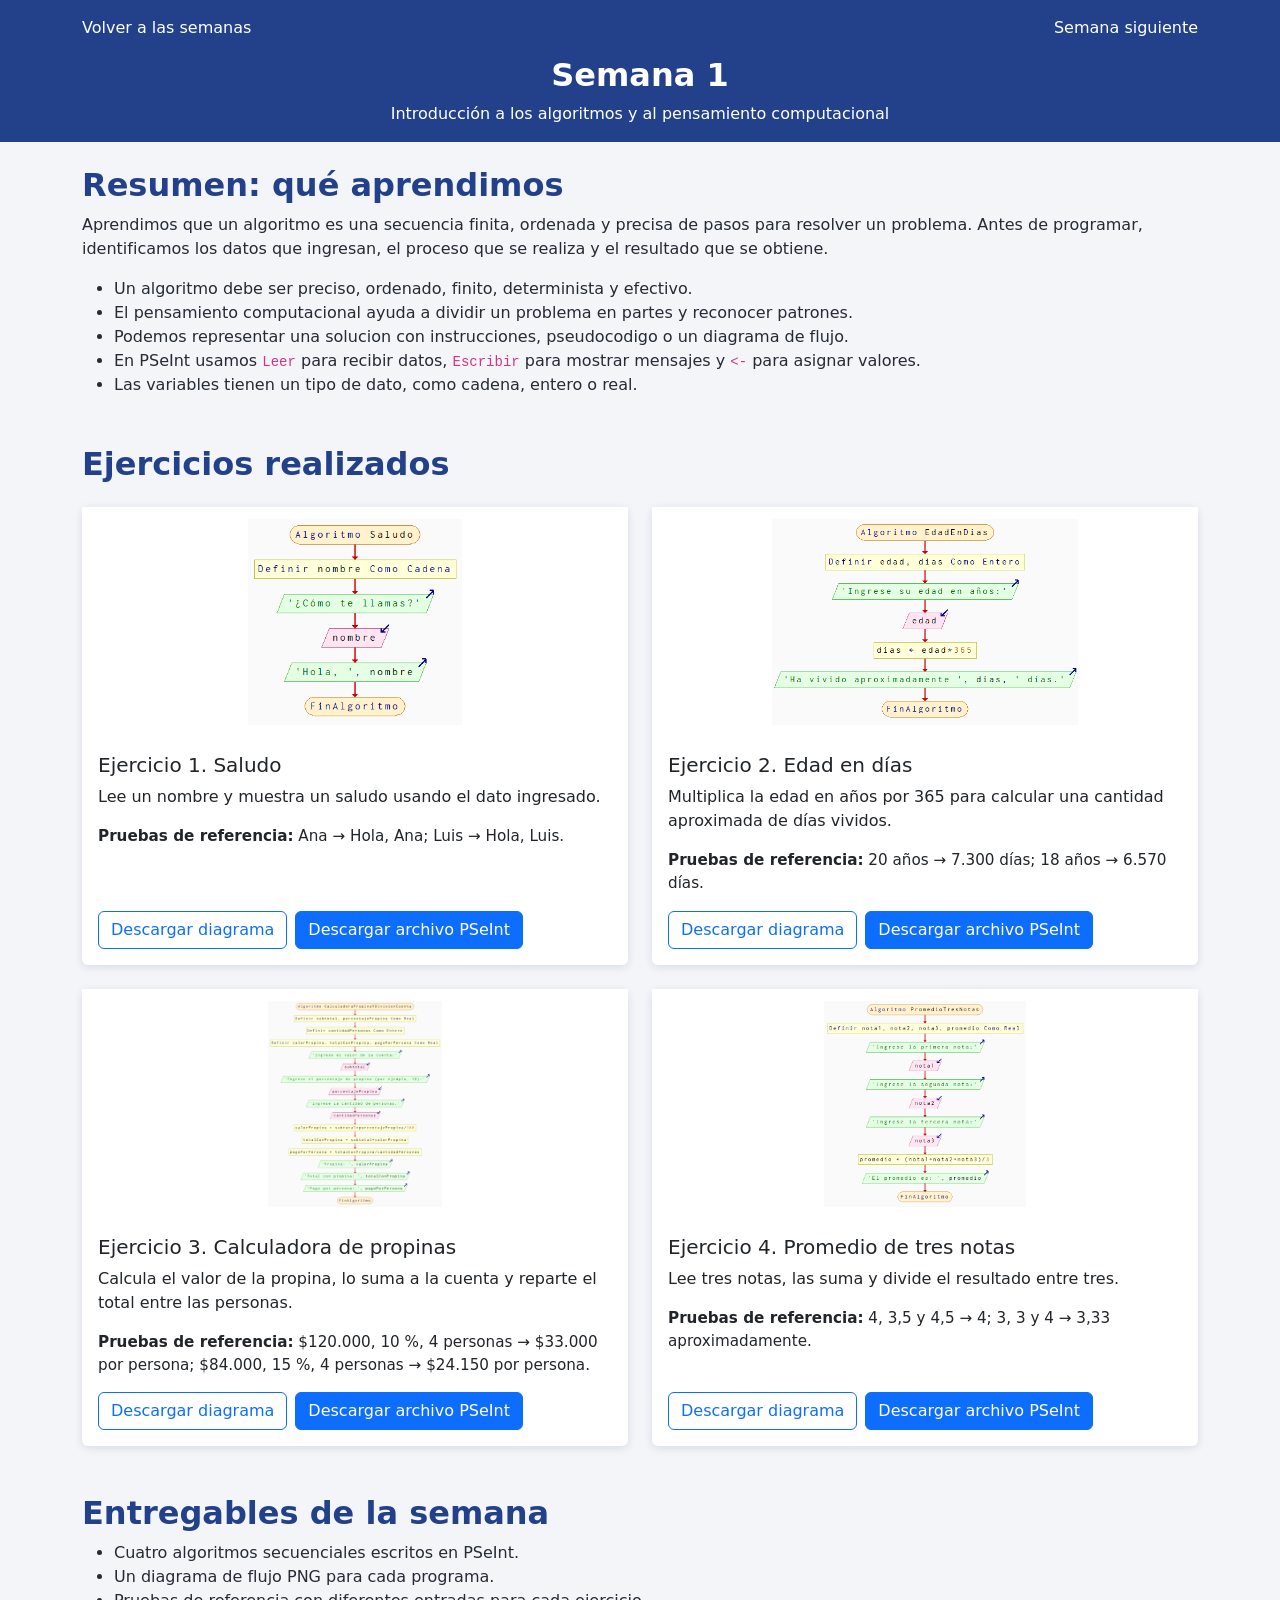
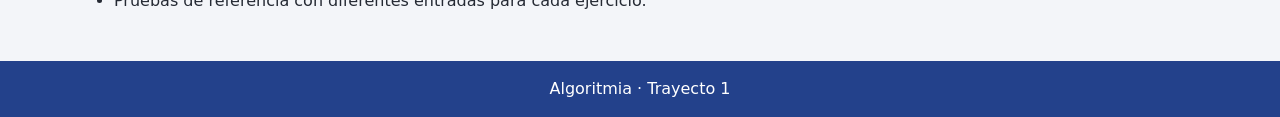
==== trayecto_1/semana-1/index.html @ d5d75eec "feat: documentar ejercicios principales de la semana 1" ====
<!doctype html>
<html lang="es">
  <head>
    <meta charset="utf-8">
    <meta name="viewport" content="width=device-width, initial-scale=1">
    <meta name="description" content="Resumen y ejercicios de la semana 1 de Algoritmia.">
    <title>Semana 1 | Algoritmia</title>

    <link
      href="https://cdn.jsdelivr.net/npm/bootstrap@5.3.9/dist/css/bootstrap.min.css"
      rel="stylesheet"
      integrity="sha384-yEPZ7jP9S0QKiUQ0m3jjsO4ProIW7wvR9gXkI7JOGa2XVsw53Yke2bsdkBbjmmiX"
      crossorigin="anonymous">
    <link rel="stylesheet" href="../../css/style.css">
  </head>

  <body>
    <header class="encabezado text-white">
      <nav class="container navegacion-semana" aria-label="Navegación de semanas">
        <a href="../../index.html">Volver a las semanas</a>
        <a href="../semana-2/index.html">Semana siguiente</a>
      </nav>
      <div class="container text-center py-3">
        <h1 class="mb-2">Semana 1</h1>
        <p class="mb-0">Introducción a los algoritmos y al pensamiento computacional</p>
      </div>
    </header>

    <main class="container py-4">
      <section class="mb-5" aria-labelledby="titulo-resumen">
        <h2 id="titulo-resumen" class="titulo-seccion">Resumen: qué aprendimos</h2>
        <p>
          Aprendimos que un algoritmo es una secuencia finita, ordenada y precisa de pasos para resolver un problema.
          Antes de programar, identificamos los datos que ingresan, el proceso que se realiza y el resultado que se obtiene.
        </p>
        <ul>
          <li>Un algoritmo debe ser preciso, ordenado, finito, determinista y efectivo.</li>
          <li>El pensamiento computacional ayuda a dividir un problema en partes y reconocer patrones.</li>
          <li>Podemos representar una solucion con instrucciones, pseudocodigo o un diagrama de flujo.</li>
          <li>En PSeInt usamos <code>Leer</code> para recibir datos, <code>Escribir</code> para mostrar mensajes y <code>&lt;-</code> para asignar valores.</li>
          <li>Las variables tienen un tipo de dato, como cadena, entero o real.</li>
        </ul>
      </section>

      <section class="mb-5" aria-labelledby="titulo-ejercicios">
        <h2 id="titulo-ejercicios" class="titulo-seccion mb-4">Ejercicios realizados</h2>
        <div class="row g-4">
          <div class="col-12 col-md-6">
            <article class="card tarjeta-ejercicio h-100">
              <img src="img/Saludo.png" class="imagen-diagrama" alt="Diagrama de flujo del ejercicio Saludo" loading="lazy">
              <div class="card-body d-flex flex-column">
                <h3 class="card-title h5">Ejercicio 1. Saludo</h3>
                <p class="card-text">Lee un nombre y muestra un saludo usando el dato ingresado.</p>
                <p class="prueba-ejercicio"><strong>Pruebas de referencia:</strong> Ana → Hola, Ana; Luis → Hola, Luis.</p>
                <div class="botones-ejercicio mt-auto">
                  <a class="btn btn-outline-primary" href="img/Saludo.png" download>Descargar diagrama</a>
                  <a class="btn btn-primary" href="psc/Saludo.psc" download>Descargar archivo PSeInt</a>
                </div>
              </div>
            </article>
          </div>

          <div class="col-12 col-md-6">
            <article class="card tarjeta-ejercicio h-100">
              <img src="img/EdadEnDias.png" class="imagen-diagrama" alt="Diagrama de flujo del ejercicio Edad en dias" loading="lazy">
              <div class="card-body d-flex flex-column">
                <h3 class="card-title h5">Ejercicio 2. Edad en días</h3>
                <p class="card-text">Multiplica la edad en años por 365 para calcular una cantidad aproximada de días vividos.</p>
                <p class="prueba-ejercicio"><strong>Pruebas de referencia:</strong> 20 años → 7.300 días; 18 años → 6.570 días.</p>
                <div class="botones-ejercicio mt-auto">
                  <a class="btn btn-outline-primary" href="img/EdadEnDias.png" download>Descargar diagrama</a>
                  <a class="btn btn-primary" href="psc/EdadEnDias.psc" download>Descargar archivo PSeInt</a>
                </div>
              </div>
            </article>
          </div>

          <div class="col-12 col-md-6">
            <article class="card tarjeta-ejercicio h-100">
              <img src="img/Propinas.png" class="imagen-diagrama" alt="Diagrama de flujo del ejercicio Calculadora de propinas" loading="lazy">
              <div class="card-body d-flex flex-column">
                <h3 class="card-title h5">Ejercicio 3. Calculadora de propinas</h3>
                <p class="card-text">Calcula el valor de la propina, lo suma a la cuenta y reparte el total entre las personas.</p>
                <p class="prueba-ejercicio"><strong>Pruebas de referencia:</strong> $120.000, 10 %, 4 personas → $33.000 por persona; $84.000, 15 %, 4 personas → $24.150 por persona.</p>
                <div class="botones-ejercicio mt-auto">
                  <a class="btn btn-outline-primary" href="img/Propinas.png" download>Descargar diagrama</a>
                  <a class="btn btn-primary" href="psc/Propinas.psc" download>Descargar archivo PSeInt</a>
                </div>
              </div>
            </article>
          </div>

          <div class="col-12 col-md-6">
            <article class="card tarjeta-ejercicio h-100">
              <img src="img/PromedioNotas.png" class="imagen-diagrama" alt="Diagrama de flujo del ejercicio Promedio de tres notas" loading="lazy">
              <div class="card-body d-flex flex-column">
                <h3 class="card-title h5">Ejercicio 4. Promedio de tres notas</h3>
                <p class="card-text">Lee tres notas, las suma y divide el resultado entre tres.</p>
                <p class="prueba-ejercicio"><strong>Pruebas de referencia:</strong> 4, 3,5 y 4,5 → 4; 3, 3 y 4 → 3,33 aproximadamente.</p>
                <div class="botones-ejercicio mt-auto">
                  <a class="btn btn-outline-primary" href="img/PromedioNotas.png" download>Descargar diagrama</a>
                  <a class="btn btn-primary" href="psc/PromedioNotas.psc" download>Descargar archivo PSeInt</a>
                </div>
              </div>
            </article>
          </div>
        </div>
      </section>

      <section class="mb-4" aria-labelledby="titulo-entregables">
        <h2 id="titulo-entregables" class="titulo-seccion">Entregables de la semana</h2>
        <ul>
          <li>Cuatro algoritmos secuenciales escritos en PSeInt.</li>
          <li>Un diagrama de flujo PNG para cada programa.</li>
          <li>Pruebas de referencia con diferentes entradas para cada ejercicio.</li>
        </ul>
      </section>
    </main>

    <footer class="pie text-center text-white py-3">
      <p class="mb-0">Algoritmia · Trayecto 1</p>
    </footer>

    <script
      src="https://cdn.jsdelivr.net/npm/bootstrap@5.3.9/dist/js/bootstrap.bundle.min.js"
      integrity="sha384-WyOxWvTyr1QaMPfiPJSv76iReVthorl5uWlFtZPyK0IEB0hGzo9y5Bp9mYanr8Bu"
      crossorigin="anonymous"></script>
  </body>
</html>
---- css/style.css ----
html,
body {
  min-height: 100%;
}

body {
  min-height: 100vh;
  display: flex;
  flex-direction: column;
  background-color: #f3f5f9;
  color: #252a34;
}

main {
  flex: 1;
}

.encabezado,
.pie {
  background-color: #23418b;
}

.encabezado h1 {
  font-size: 2rem;
  font-weight: 700;
}

.titulo-seccion {
  color: #23418b;
  font-weight: 700;
}

.tarjeta-semana {
  border: 0;
  box-shadow: 0 2px 8px rgba(20, 35, 65, 0.12);
  transition: transform 0.2s ease;
}

.tarjeta-semana:hover {
  transform: translateY(-4px);
}

.imagen-tarjeta {
  width: 100%;
  height: 180px;
  padding: 1rem;
  object-fit: contain;
  background-color: #fff;
}

.navegacion-semana {
  display: flex;
  justify-content: space-between;
  padding-top: 1rem;
}

.navegacion-semana a {
  color: #fff;
  text-decoration: none;
}

.navegacion-semana a:hover {
  text-decoration: underline;
}

.tarjeta-ejercicio {
  border: 0;
  box-shadow: 0 2px 8px rgba(20, 35, 65, 0.12);
}

.imagen-diagrama {
  width: 100%;
  height: 230px;
  padding: 0.75rem;
  object-fit: contain;
  background-color: #fff;
}

.botones-ejercicio {
  display: flex;
  flex-wrap: wrap;
  gap: 0.5rem;
}

.prueba-ejercicio {
  font-size: 0.95rem;
}

@media (max-width: 576px) {
  .botones-ejercicio .btn {
    width: 100%;
  }
}
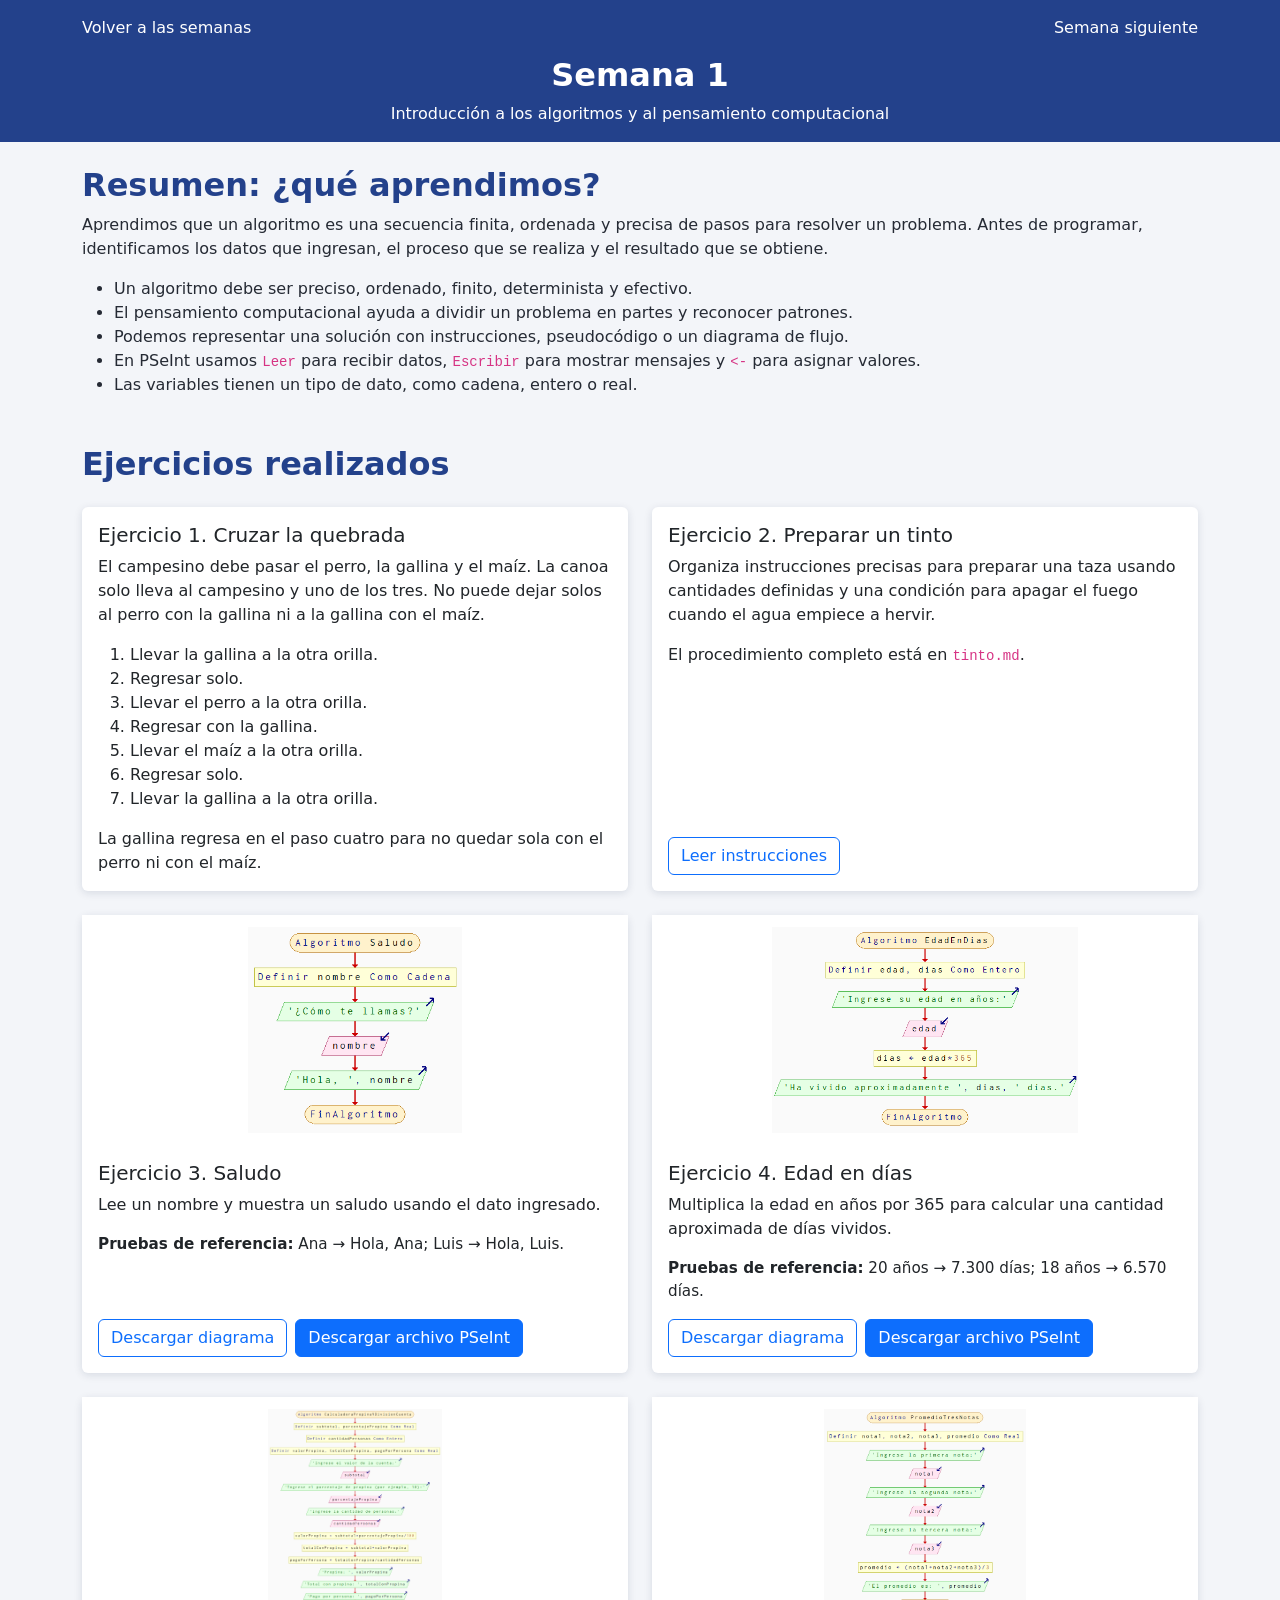
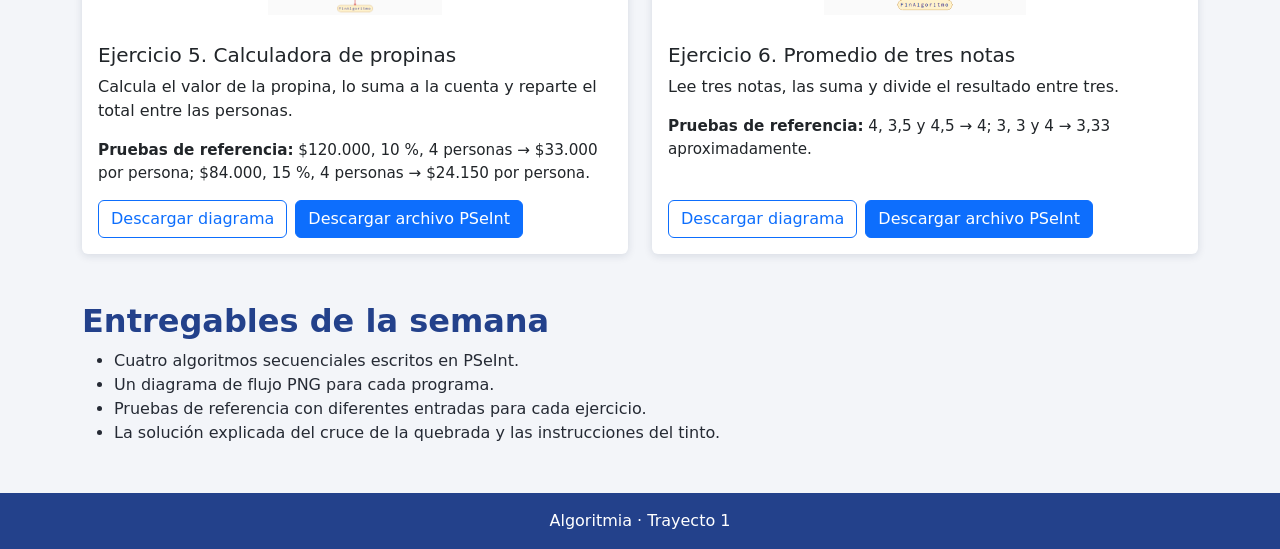
==== commit 0c0373c3: "docs: agregar ejercicios iniciales de la semana 1" ====
--- a/trayecto_1/semana-1/index.html
+++ b/trayecto_1/semana-1/index.html
@@ -28,7 +28,7 @@
 
     <main class="container py-4">
       <section class="mb-5" aria-labelledby="titulo-resumen">
-        <h2 id="titulo-resumen" class="titulo-seccion">Resumen: qué aprendimos</h2>
+        <h2 id="titulo-resumen" class="titulo-seccion">Resumen: ¿qué aprendimos?</h2>
         <p>
           Aprendimos que un algoritmo es una secuencia finita, ordenada y precisa de pasos para resolver un problema.
           Antes de programar, identificamos los datos que ingresan, el proceso que se realiza y el resultado que se obtiene.
@@ -36,7 +36,7 @@
         <ul>
           <li>Un algoritmo debe ser preciso, ordenado, finito, determinista y efectivo.</li>
           <li>El pensamiento computacional ayuda a dividir un problema en partes y reconocer patrones.</li>
-          <li>Podemos representar una solucion con instrucciones, pseudocodigo o un diagrama de flujo.</li>
+          <li>Podemos representar una solución con instrucciones, pseudocódigo o un diagrama de flujo.</li>
           <li>En PSeInt usamos <code>Leer</code> para recibir datos, <code>Escribir</code> para mostrar mensajes y <code>&lt;-</code> para asignar valores.</li>
           <li>Las variables tienen un tipo de dato, como cadena, entero o real.</li>
         </ul>
@@ -44,12 +44,44 @@
 
       <section class="mb-5" aria-labelledby="titulo-ejercicios">
         <h2 id="titulo-ejercicios" class="titulo-seccion mb-4">Ejercicios realizados</h2>
+        <div class="row g-4 mb-4">
+          <div class="col-12 col-md-6">
+            <article class="card tarjeta-ejercicio h-100">
+              <div class="card-body">
+                <h3 class="card-title h5">Ejercicio 1. Cruzar la quebrada</h3>
+                <p>El campesino debe pasar el perro, la gallina y el maíz. La canoa solo lleva al campesino y uno de los tres. No puede dejar solos al perro con la gallina ni a la gallina con el maíz.</p>
+                <ol>
+                  <li>Llevar la gallina a la otra orilla.</li>
+                  <li>Regresar solo.</li>
+                  <li>Llevar el perro a la otra orilla.</li>
+                  <li>Regresar con la gallina.</li>
+                  <li>Llevar el maíz a la otra orilla.</li>
+                  <li>Regresar solo.</li>
+                  <li>Llevar la gallina a la otra orilla.</li>
+                </ol>
+                <p class="mb-0">La gallina regresa en el paso cuatro para no quedar sola con el perro ni con el maíz.</p>
+              </div>
+            </article>
+          </div>
+
+          <div class="col-12 col-md-6">
+            <article class="card tarjeta-ejercicio h-100">
+              <div class="card-body d-flex flex-column">
+                <h3 class="card-title h5">Ejercicio 2. Preparar un tinto</h3>
+                <p>Organiza instrucciones precisas para preparar una taza usando cantidades definidas y una condición para apagar el fuego cuando el agua empiece a hervir.</p>
+                <p class="mb-4">El procedimiento completo está en <code>tinto.md</code>.</p>
+                <a class="btn btn-outline-primary mt-auto align-self-start" href="tinto.md">Leer instrucciones</a>
+              </div>
+            </article>
+          </div>
+        </div>
+
         <div class="row g-4">
           <div class="col-12 col-md-6">
             <article class="card tarjeta-ejercicio h-100">
               <img src="img/Saludo.png" class="imagen-diagrama" alt="Diagrama de flujo del ejercicio Saludo" loading="lazy">
               <div class="card-body d-flex flex-column">
-                <h3 class="card-title h5">Ejercicio 1. Saludo</h3>
+                <h3 class="card-title h5">Ejercicio 3. Saludo</h3>
                 <p class="card-text">Lee un nombre y muestra un saludo usando el dato ingresado.</p>
                 <p class="prueba-ejercicio"><strong>Pruebas de referencia:</strong> Ana → Hola, Ana; Luis → Hola, Luis.</p>
                 <div class="botones-ejercicio mt-auto">
@@ -62,9 +94,9 @@
 
           <div class="col-12 col-md-6">
             <article class="card tarjeta-ejercicio h-100">
-              <img src="img/EdadEnDias.png" class="imagen-diagrama" alt="Diagrama de flujo del ejercicio Edad en dias" loading="lazy">
+              <img src="img/EdadEnDias.png" class="imagen-diagrama" alt="Diagrama de flujo del ejercicio Edad en días" loading="lazy">
               <div class="card-body d-flex flex-column">
-                <h3 class="card-title h5">Ejercicio 2. Edad en días</h3>
+                <h3 class="card-title h5">Ejercicio 4. Edad en días</h3>
                 <p class="card-text">Multiplica la edad en años por 365 para calcular una cantidad aproximada de días vividos.</p>
                 <p class="prueba-ejercicio"><strong>Pruebas de referencia:</strong> 20 años → 7.300 días; 18 años → 6.570 días.</p>
                 <div class="botones-ejercicio mt-auto">
@@ -79,7 +111,7 @@
             <article class="card tarjeta-ejercicio h-100">
               <img src="img/Propinas.png" class="imagen-diagrama" alt="Diagrama de flujo del ejercicio Calculadora de propinas" loading="lazy">
               <div class="card-body d-flex flex-column">
-                <h3 class="card-title h5">Ejercicio 3. Calculadora de propinas</h3>
+                <h3 class="card-title h5">Ejercicio 5. Calculadora de propinas</h3>
                 <p class="card-text">Calcula el valor de la propina, lo suma a la cuenta y reparte el total entre las personas.</p>
                 <p class="prueba-ejercicio"><strong>Pruebas de referencia:</strong> $120.000, 10 %, 4 personas → $33.000 por persona; $84.000, 15 %, 4 personas → $24.150 por persona.</p>
                 <div class="botones-ejercicio mt-auto">
@@ -94,7 +126,7 @@
             <article class="card tarjeta-ejercicio h-100">
               <img src="img/PromedioNotas.png" class="imagen-diagrama" alt="Diagrama de flujo del ejercicio Promedio de tres notas" loading="lazy">
               <div class="card-body d-flex flex-column">
-                <h3 class="card-title h5">Ejercicio 4. Promedio de tres notas</h3>
+                <h3 class="card-title h5">Ejercicio 6. Promedio de tres notas</h3>
                 <p class="card-text">Lee tres notas, las suma y divide el resultado entre tres.</p>
                 <p class="prueba-ejercicio"><strong>Pruebas de referencia:</strong> 4, 3,5 y 4,5 → 4; 3, 3 y 4 → 3,33 aproximadamente.</p>
                 <div class="botones-ejercicio mt-auto">
@@ -113,6 +145,7 @@
           <li>Cuatro algoritmos secuenciales escritos en PSeInt.</li>
           <li>Un diagrama de flujo PNG para cada programa.</li>
           <li>Pruebas de referencia con diferentes entradas para cada ejercicio.</li>
+          <li>La solución explicada del cruce de la quebrada y las instrucciones del tinto.</li>
         </ul>
       </section>
     </main>
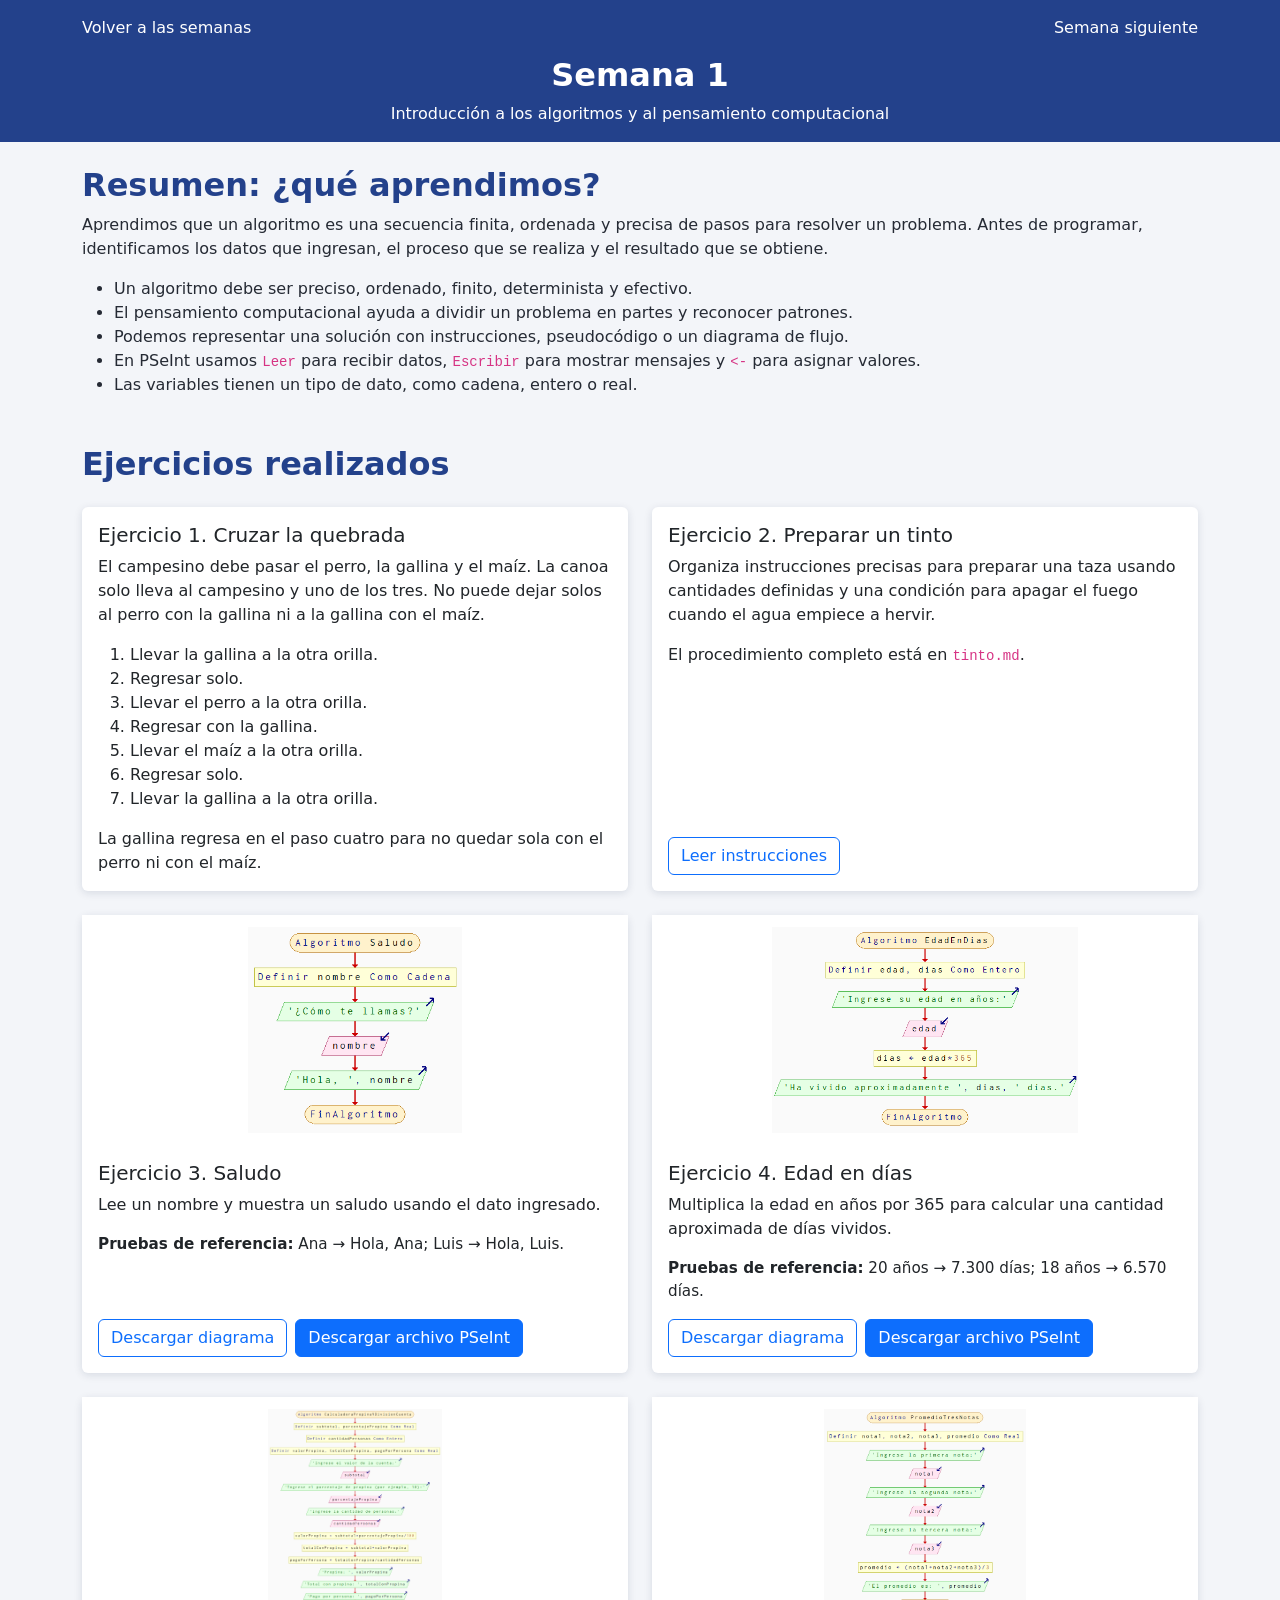
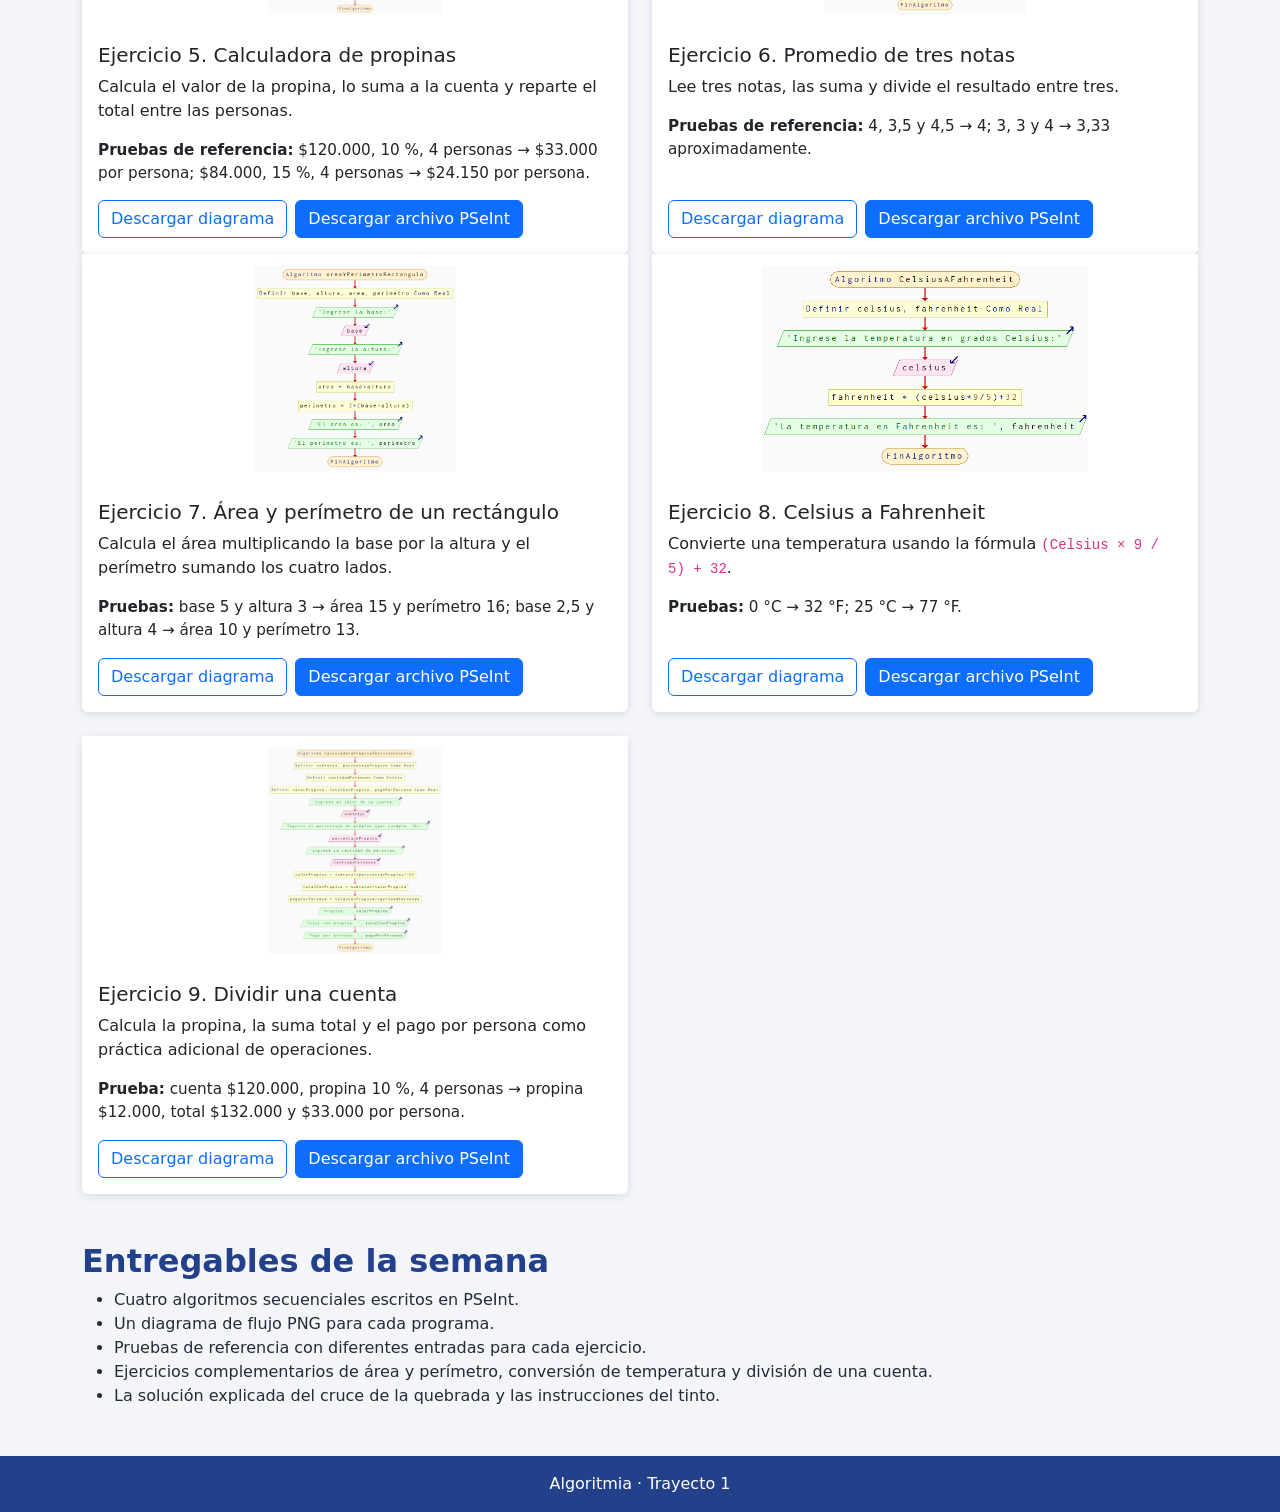
==== commit 2a2e4217: "docs: incluir ejercicios complementarios en semana 1" ====
--- a/trayecto_1/semana-1/index.html
+++ b/trayecto_1/semana-1/index.html
@@ -137,6 +137,53 @@
             </article>
           </div>
         </div>
+
+        <div class="row g-4">
+          <div class="col-12 col-md-6">
+            <article class="card tarjeta-ejercicio h-100">
+              <img src="img/AreaYPerimetroRectangulo.png" class="imagen-diagrama" alt="Diagrama de flujo del área y perímetro de un rectángulo" loading="lazy">
+              <div class="card-body d-flex flex-column">
+                <h3 class="card-title h5">Ejercicio 7. Área y perímetro de un rectángulo</h3>
+                <p class="card-text">Calcula el área multiplicando la base por la altura y el perímetro sumando los cuatro lados.</p>
+                <p class="prueba-ejercicio"><strong>Pruebas:</strong> base 5 y altura 3 → área 15 y perímetro 16; base 2,5 y altura 4 → área 10 y perímetro 13.</p>
+                <div class="botones-ejercicio mt-auto">
+                  <a class="btn btn-outline-primary" href="img/AreaYPerimetroRectangulo.png" download>Descargar diagrama</a>
+                  <a class="btn btn-primary" href="psc/AreaYPerimetroRectangulo.psc" download>Descargar archivo PSeInt</a>
+                </div>
+              </div>
+            </article>
+          </div>
+
+          <div class="col-12 col-md-6">
+            <article class="card tarjeta-ejercicio h-100">
+              <img src="img/CelsiusAFahrenheit.png" class="imagen-diagrama" alt="Diagrama de flujo para convertir Celsius a Fahrenheit" loading="lazy">
+              <div class="card-body d-flex flex-column">
+                <h3 class="card-title h5">Ejercicio 8. Celsius a Fahrenheit</h3>
+                <p class="card-text">Convierte una temperatura usando la fórmula <code>(Celsius × 9 / 5) + 32</code>.</p>
+                <p class="prueba-ejercicio"><strong>Pruebas:</strong> 0 °C → 32 °F; 25 °C → 77 °F.</p>
+                <div class="botones-ejercicio mt-auto">
+                  <a class="btn btn-outline-primary" href="img/CelsiusAFahrenheit.png" download>Descargar diagrama</a>
+                  <a class="btn btn-primary" href="psc/CelsiusAFahrenheit.psc" download>Descargar archivo PSeInt</a>
+                </div>
+              </div>
+            </article>
+          </div>
+
+          <div class="col-12 col-md-6">
+            <article class="card tarjeta-ejercicio h-100">
+              <img src="img/DividirCuenta.png" class="imagen-diagrama" alt="Diagrama de flujo para calcular y dividir una cuenta" loading="lazy">
+              <div class="card-body d-flex flex-column">
+                <h3 class="card-title h5">Ejercicio 9. Dividir una cuenta</h3>
+                <p class="card-text">Calcula la propina, la suma total y el pago por persona como práctica adicional de operaciones.</p>
+                <p class="prueba-ejercicio"><strong>Prueba:</strong> cuenta $120.000, propina 10 %, 4 personas → propina $12.000, total $132.000 y $33.000 por persona.</p>
+                <div class="botones-ejercicio mt-auto">
+                  <a class="btn btn-outline-primary" href="img/DividirCuenta.png" download>Descargar diagrama</a>
+                  <a class="btn btn-primary" href="psc/DividirCuenta.psc" download>Descargar archivo PSeInt</a>
+                </div>
+              </div>
+            </article>
+          </div>
+        </div>
       </section>
 
       <section class="mb-4" aria-labelledby="titulo-entregables">
@@ -145,6 +192,7 @@
           <li>Cuatro algoritmos secuenciales escritos en PSeInt.</li>
           <li>Un diagrama de flujo PNG para cada programa.</li>
           <li>Pruebas de referencia con diferentes entradas para cada ejercicio.</li>
+          <li>Ejercicios complementarios de área y perímetro, conversión de temperatura y división de una cuenta.</li>
           <li>La solución explicada del cruce de la quebrada y las instrucciones del tinto.</li>
         </ul>
       </section>
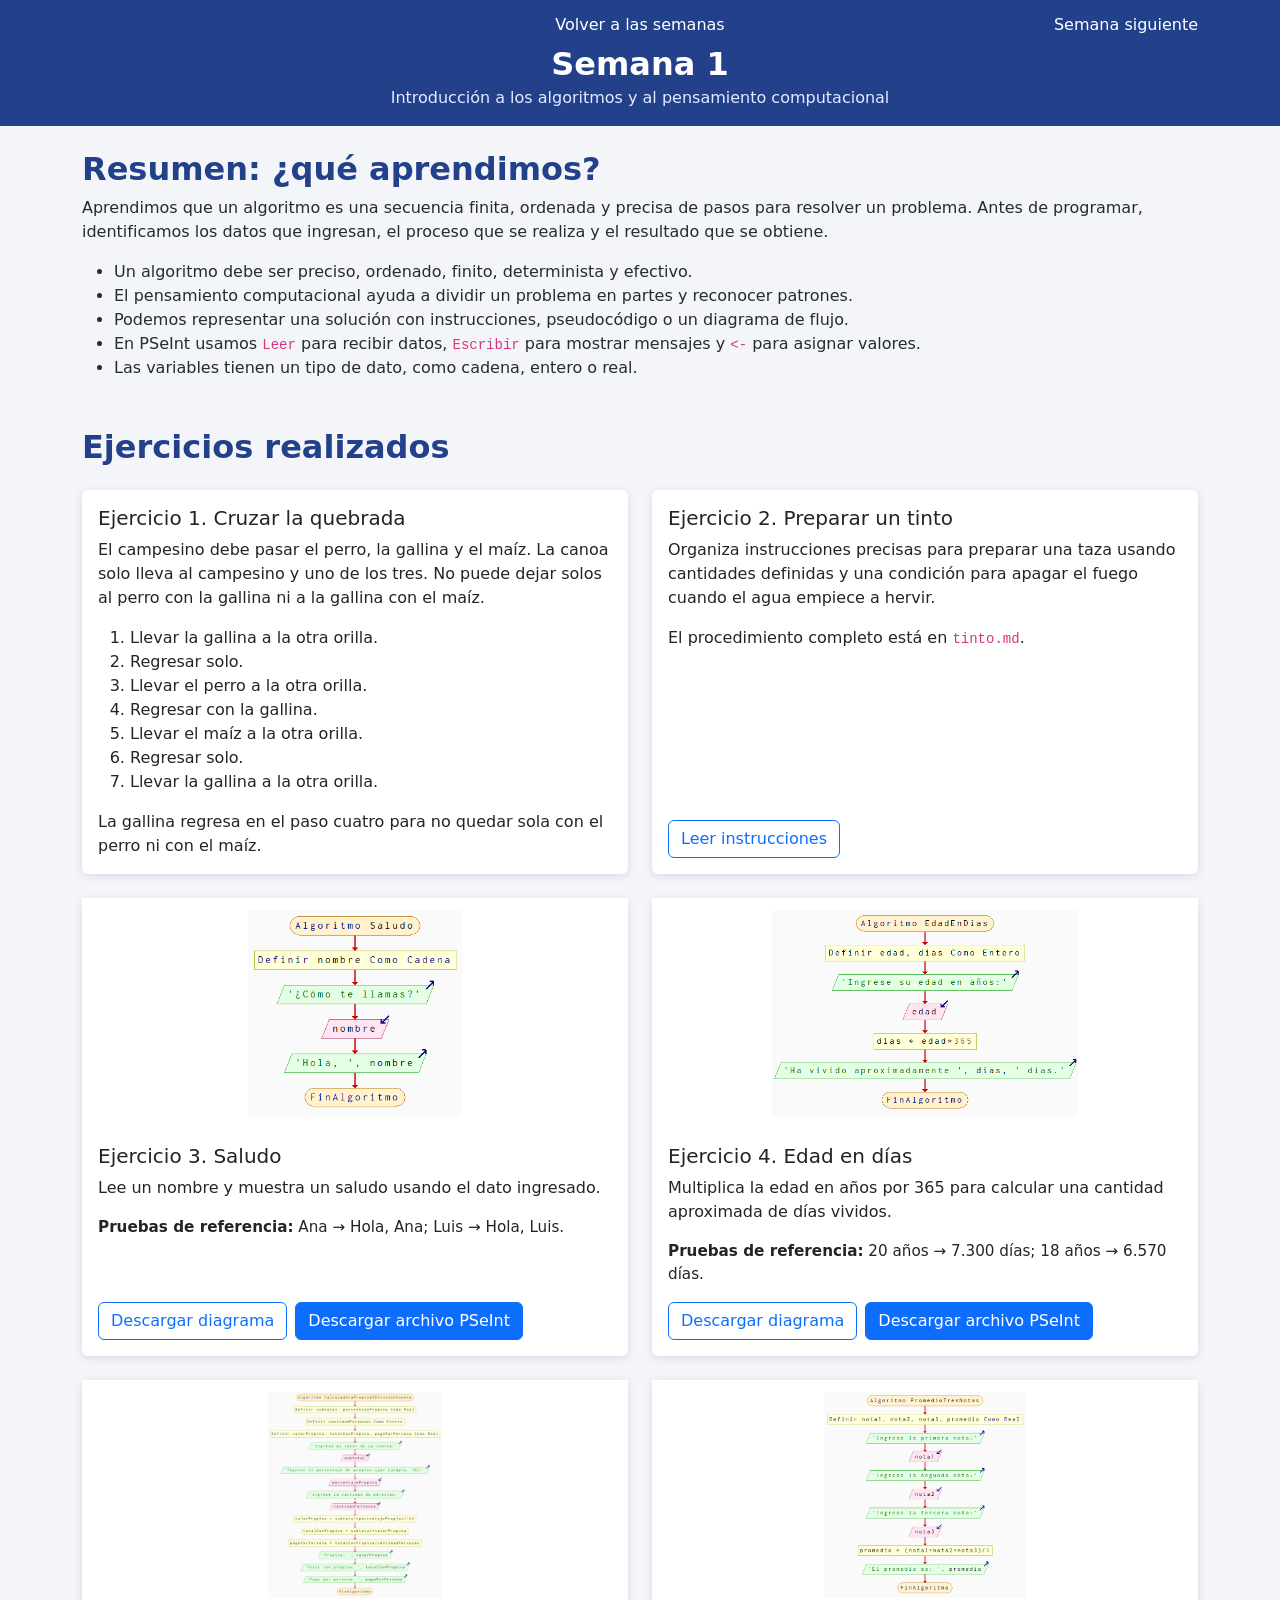
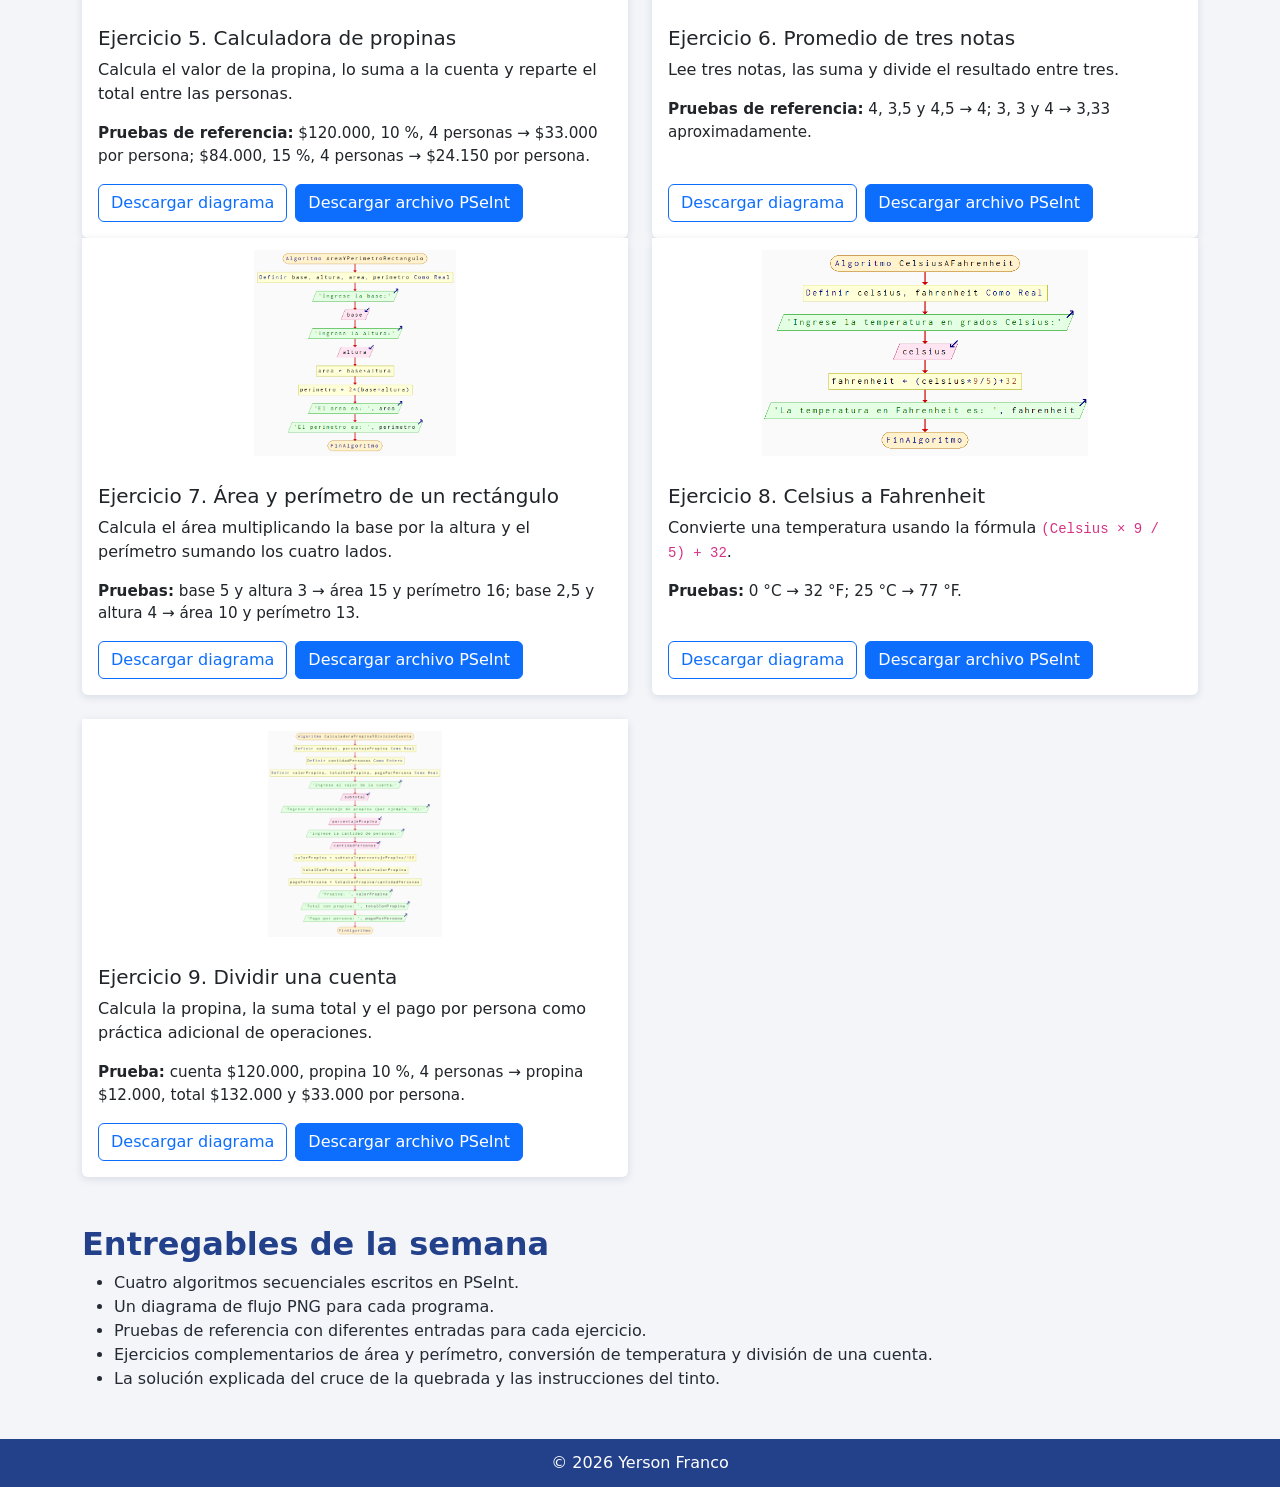
==== commit 20da789a: "fix: se arregla los headers y fotters" ====
--- a/trayecto_1/semana-1/index.html
+++ b/trayecto_1/semana-1/index.html
@@ -1,210 +1,232 @@
 <!doctype html>
 <html lang="es">
-  <head>
-    <meta charset="utf-8">
-    <meta name="viewport" content="width=device-width, initial-scale=1">
-    <meta name="description" content="Resumen y ejercicios de la semana 1 de Algoritmia.">
-    <title>Semana 1 | Algoritmia</title>
-
-    <link
-      href="https://cdn.jsdelivr.net/npm/bootstrap@5.3.9/dist/css/bootstrap.min.css"
-      rel="stylesheet"
-      integrity="sha384-yEPZ7jP9S0QKiUQ0m3jjsO4ProIW7wvR9gXkI7JOGa2XVsw53Yke2bsdkBbjmmiX"
-      crossorigin="anonymous">
-    <link rel="stylesheet" href="../../css/style.css">
-  </head>
-
-  <body>
-    <header class="encabezado text-white">
-      <nav class="container navegacion-semana" aria-label="Navegación de semanas">
-        <a href="../../index.html">Volver a las semanas</a>
-        <a href="../semana-2/index.html">Semana siguiente</a>
-      </nav>
-      <div class="container text-center py-3">
-        <h1 class="mb-2">Semana 1</h1>
-        <p class="mb-0">Introducción a los algoritmos y al pensamiento computacional</p>
+
+<head>
+  <meta charset="utf-8">
+  <meta name="viewport" content="width=device-width, initial-scale=1">
+  <meta name="description" content="Resumen y ejercicios de la semana 1 de Algoritmia.">
+  <title>Semana 1 | Algoritmia</title>
+
+  <link href="https://cdn.jsdelivr.net/npm/bootstrap@5.3.9/dist/css/bootstrap.min.css" rel="stylesheet"
+    integrity="sha384-yEPZ7jP9S0QKiUQ0m3jjsO4ProIW7wvR9gXkI7JOGa2XVsw53Yke2bsdkBbjmmiX" crossorigin="anonymous">
+  <link rel="stylesheet" href="../../css/style.css">
+</head>
+
+<body>
+  <header class="encabezado encabezado-semana text-white">
+    <nav class="container navegacion-semanas" aria-label="Navegación por semanas">
+      <span aria-hidden="true"></span>
+      <a class="navegacion-centro" href="../../index.html">Volver a las semanas</a>
+      <a class="navegacion-siguiente" href="../semana-2/index.html">Semana siguiente</a>
+    </nav>
+    <div class="container text-center">
+      <h1>Semana 1</h1>
+      <p class="encabezado-subtitulo">Introducción a los algoritmos y al pensamiento computacional</p>
+    </div>
+  </header>
+
+  <main class="container py-4">
+    <section class="mb-5" aria-labelledby="titulo-resumen">
+      <h2 id="titulo-resumen" class="titulo-seccion">Resumen: ¿qué aprendimos?</h2>
+      <p>
+        Aprendimos que un algoritmo es una secuencia finita, ordenada y precisa de pasos para resolver un problema.
+        Antes de programar, identificamos los datos que ingresan, el proceso que se realiza y el resultado que se
+        obtiene.
+      </p>
+      <ul>
+        <li>Un algoritmo debe ser preciso, ordenado, finito, determinista y efectivo.</li>
+        <li>El pensamiento computacional ayuda a dividir un problema en partes y reconocer patrones.</li>
+        <li>Podemos representar una solución con instrucciones, pseudocódigo o un diagrama de flujo.</li>
+        <li>En PSeInt usamos <code>Leer</code> para recibir datos, <code>Escribir</code> para mostrar mensajes y
+          <code>&lt;-</code> para asignar valores.
+        </li>
+        <li>Las variables tienen un tipo de dato, como cadena, entero o real.</li>
+      </ul>
+    </section>
+
+    <section class="mb-5" aria-labelledby="titulo-ejercicios">
+      <h2 id="titulo-ejercicios" class="titulo-seccion mb-4">Ejercicios realizados</h2>
+      <div class="row g-4 mb-4">
+        <div class="col-12 col-md-6">
+          <article class="card tarjeta-ejercicio h-100">
+            <div class="card-body">
+              <h3 class="card-title h5">Ejercicio 1. Cruzar la quebrada</h3>
+              <p>El campesino debe pasar el perro, la gallina y el maíz. La canoa solo lleva al campesino y uno de los
+                tres. No puede dejar solos al perro con la gallina ni a la gallina con el maíz.</p>
+              <ol>
+                <li>Llevar la gallina a la otra orilla.</li>
+                <li>Regresar solo.</li>
+                <li>Llevar el perro a la otra orilla.</li>
+                <li>Regresar con la gallina.</li>
+                <li>Llevar el maíz a la otra orilla.</li>
+                <li>Regresar solo.</li>
+                <li>Llevar la gallina a la otra orilla.</li>
+              </ol>
+              <p class="mb-0">La gallina regresa en el paso cuatro para no quedar sola con el perro ni con el maíz.</p>
+            </div>
+          </article>
+        </div>
+
+        <div class="col-12 col-md-6">
+          <article class="card tarjeta-ejercicio h-100">
+            <div class="card-body d-flex flex-column">
+              <h3 class="card-title h5">Ejercicio 2. Preparar un tinto</h3>
+              <p>Organiza instrucciones precisas para preparar una taza usando cantidades definidas y una condición para
+                apagar el fuego cuando el agua empiece a hervir.</p>
+              <p class="mb-4">El procedimiento completo está en <code>tinto.md</code>.</p>
+              <a class="btn btn-outline-primary mt-auto align-self-start" href="tinto.md">Leer instrucciones</a>
+            </div>
+          </article>
+        </div>
       </div>
-    </header>
-
-    <main class="container py-4">
-      <section class="mb-5" aria-labelledby="titulo-resumen">
-        <h2 id="titulo-resumen" class="titulo-seccion">Resumen: ¿qué aprendimos?</h2>
-        <p>
-          Aprendimos que un algoritmo es una secuencia finita, ordenada y precisa de pasos para resolver un problema.
-          Antes de programar, identificamos los datos que ingresan, el proceso que se realiza y el resultado que se obtiene.
-        </p>
-        <ul>
-          <li>Un algoritmo debe ser preciso, ordenado, finito, determinista y efectivo.</li>
-          <li>El pensamiento computacional ayuda a dividir un problema en partes y reconocer patrones.</li>
-          <li>Podemos representar una solución con instrucciones, pseudocódigo o un diagrama de flujo.</li>
-          <li>En PSeInt usamos <code>Leer</code> para recibir datos, <code>Escribir</code> para mostrar mensajes y <code>&lt;-</code> para asignar valores.</li>
-          <li>Las variables tienen un tipo de dato, como cadena, entero o real.</li>
-        </ul>
-      </section>
-
-      <section class="mb-5" aria-labelledby="titulo-ejercicios">
-        <h2 id="titulo-ejercicios" class="titulo-seccion mb-4">Ejercicios realizados</h2>
-        <div class="row g-4 mb-4">
-          <div class="col-12 col-md-6">
-            <article class="card tarjeta-ejercicio h-100">
-              <div class="card-body">
-                <h3 class="card-title h5">Ejercicio 1. Cruzar la quebrada</h3>
-                <p>El campesino debe pasar el perro, la gallina y el maíz. La canoa solo lleva al campesino y uno de los tres. No puede dejar solos al perro con la gallina ni a la gallina con el maíz.</p>
-                <ol>
-                  <li>Llevar la gallina a la otra orilla.</li>
-                  <li>Regresar solo.</li>
-                  <li>Llevar el perro a la otra orilla.</li>
-                  <li>Regresar con la gallina.</li>
-                  <li>Llevar el maíz a la otra orilla.</li>
-                  <li>Regresar solo.</li>
-                  <li>Llevar la gallina a la otra orilla.</li>
-                </ol>
-                <p class="mb-0">La gallina regresa en el paso cuatro para no quedar sola con el perro ni con el maíz.</p>
-              </div>
-            </article>
-          </div>
-
-          <div class="col-12 col-md-6">
-            <article class="card tarjeta-ejercicio h-100">
-              <div class="card-body d-flex flex-column">
-                <h3 class="card-title h5">Ejercicio 2. Preparar un tinto</h3>
-                <p>Organiza instrucciones precisas para preparar una taza usando cantidades definidas y una condición para apagar el fuego cuando el agua empiece a hervir.</p>
-                <p class="mb-4">El procedimiento completo está en <code>tinto.md</code>.</p>
-                <a class="btn btn-outline-primary mt-auto align-self-start" href="tinto.md">Leer instrucciones</a>
-              </div>
-            </article>
-          </div>
-        </div>
-
-        <div class="row g-4">
-          <div class="col-12 col-md-6">
-            <article class="card tarjeta-ejercicio h-100">
-              <img src="img/Saludo.png" class="imagen-diagrama" alt="Diagrama de flujo del ejercicio Saludo" loading="lazy">
-              <div class="card-body d-flex flex-column">
-                <h3 class="card-title h5">Ejercicio 3. Saludo</h3>
-                <p class="card-text">Lee un nombre y muestra un saludo usando el dato ingresado.</p>
-                <p class="prueba-ejercicio"><strong>Pruebas de referencia:</strong> Ana → Hola, Ana; Luis → Hola, Luis.</p>
-                <div class="botones-ejercicio mt-auto">
-                  <a class="btn btn-outline-primary" href="img/Saludo.png" download>Descargar diagrama</a>
-                  <a class="btn btn-primary" href="psc/Saludo.psc" download>Descargar archivo PSeInt</a>
-                </div>
-              </div>
-            </article>
-          </div>
-
-          <div class="col-12 col-md-6">
-            <article class="card tarjeta-ejercicio h-100">
-              <img src="img/EdadEnDias.png" class="imagen-diagrama" alt="Diagrama de flujo del ejercicio Edad en días" loading="lazy">
-              <div class="card-body d-flex flex-column">
-                <h3 class="card-title h5">Ejercicio 4. Edad en días</h3>
-                <p class="card-text">Multiplica la edad en años por 365 para calcular una cantidad aproximada de días vividos.</p>
-                <p class="prueba-ejercicio"><strong>Pruebas de referencia:</strong> 20 años → 7.300 días; 18 años → 6.570 días.</p>
-                <div class="botones-ejercicio mt-auto">
-                  <a class="btn btn-outline-primary" href="img/EdadEnDias.png" download>Descargar diagrama</a>
-                  <a class="btn btn-primary" href="psc/EdadEnDias.psc" download>Descargar archivo PSeInt</a>
-                </div>
-              </div>
-            </article>
-          </div>
-
-          <div class="col-12 col-md-6">
-            <article class="card tarjeta-ejercicio h-100">
-              <img src="img/Propinas.png" class="imagen-diagrama" alt="Diagrama de flujo del ejercicio Calculadora de propinas" loading="lazy">
-              <div class="card-body d-flex flex-column">
-                <h3 class="card-title h5">Ejercicio 5. Calculadora de propinas</h3>
-                <p class="card-text">Calcula el valor de la propina, lo suma a la cuenta y reparte el total entre las personas.</p>
-                <p class="prueba-ejercicio"><strong>Pruebas de referencia:</strong> $120.000, 10 %, 4 personas → $33.000 por persona; $84.000, 15 %, 4 personas → $24.150 por persona.</p>
-                <div class="botones-ejercicio mt-auto">
-                  <a class="btn btn-outline-primary" href="img/Propinas.png" download>Descargar diagrama</a>
-                  <a class="btn btn-primary" href="psc/Propinas.psc" download>Descargar archivo PSeInt</a>
-                </div>
-              </div>
-            </article>
-          </div>
-
-          <div class="col-12 col-md-6">
-            <article class="card tarjeta-ejercicio h-100">
-              <img src="img/PromedioNotas.png" class="imagen-diagrama" alt="Diagrama de flujo del ejercicio Promedio de tres notas" loading="lazy">
-              <div class="card-body d-flex flex-column">
-                <h3 class="card-title h5">Ejercicio 6. Promedio de tres notas</h3>
-                <p class="card-text">Lee tres notas, las suma y divide el resultado entre tres.</p>
-                <p class="prueba-ejercicio"><strong>Pruebas de referencia:</strong> 4, 3,5 y 4,5 → 4; 3, 3 y 4 → 3,33 aproximadamente.</p>
-                <div class="botones-ejercicio mt-auto">
-                  <a class="btn btn-outline-primary" href="img/PromedioNotas.png" download>Descargar diagrama</a>
-                  <a class="btn btn-primary" href="psc/PromedioNotas.psc" download>Descargar archivo PSeInt</a>
-                </div>
-              </div>
-            </article>
-          </div>
-        </div>
-
-        <div class="row g-4">
-          <div class="col-12 col-md-6">
-            <article class="card tarjeta-ejercicio h-100">
-              <img src="img/AreaYPerimetroRectangulo.png" class="imagen-diagrama" alt="Diagrama de flujo del área y perímetro de un rectángulo" loading="lazy">
-              <div class="card-body d-flex flex-column">
-                <h3 class="card-title h5">Ejercicio 7. Área y perímetro de un rectángulo</h3>
-                <p class="card-text">Calcula el área multiplicando la base por la altura y el perímetro sumando los cuatro lados.</p>
-                <p class="prueba-ejercicio"><strong>Pruebas:</strong> base 5 y altura 3 → área 15 y perímetro 16; base 2,5 y altura 4 → área 10 y perímetro 13.</p>
-                <div class="botones-ejercicio mt-auto">
-                  <a class="btn btn-outline-primary" href="img/AreaYPerimetroRectangulo.png" download>Descargar diagrama</a>
-                  <a class="btn btn-primary" href="psc/AreaYPerimetroRectangulo.psc" download>Descargar archivo PSeInt</a>
-                </div>
-              </div>
-            </article>
-          </div>
-
-          <div class="col-12 col-md-6">
-            <article class="card tarjeta-ejercicio h-100">
-              <img src="img/CelsiusAFahrenheit.png" class="imagen-diagrama" alt="Diagrama de flujo para convertir Celsius a Fahrenheit" loading="lazy">
-              <div class="card-body d-flex flex-column">
-                <h3 class="card-title h5">Ejercicio 8. Celsius a Fahrenheit</h3>
-                <p class="card-text">Convierte una temperatura usando la fórmula <code>(Celsius × 9 / 5) + 32</code>.</p>
-                <p class="prueba-ejercicio"><strong>Pruebas:</strong> 0 °C → 32 °F; 25 °C → 77 °F.</p>
-                <div class="botones-ejercicio mt-auto">
-                  <a class="btn btn-outline-primary" href="img/CelsiusAFahrenheit.png" download>Descargar diagrama</a>
-                  <a class="btn btn-primary" href="psc/CelsiusAFahrenheit.psc" download>Descargar archivo PSeInt</a>
-                </div>
-              </div>
-            </article>
-          </div>
-
-          <div class="col-12 col-md-6">
-            <article class="card tarjeta-ejercicio h-100">
-              <img src="img/DividirCuenta.png" class="imagen-diagrama" alt="Diagrama de flujo para calcular y dividir una cuenta" loading="lazy">
-              <div class="card-body d-flex flex-column">
-                <h3 class="card-title h5">Ejercicio 9. Dividir una cuenta</h3>
-                <p class="card-text">Calcula la propina, la suma total y el pago por persona como práctica adicional de operaciones.</p>
-                <p class="prueba-ejercicio"><strong>Prueba:</strong> cuenta $120.000, propina 10 %, 4 personas → propina $12.000, total $132.000 y $33.000 por persona.</p>
-                <div class="botones-ejercicio mt-auto">
-                  <a class="btn btn-outline-primary" href="img/DividirCuenta.png" download>Descargar diagrama</a>
-                  <a class="btn btn-primary" href="psc/DividirCuenta.psc" download>Descargar archivo PSeInt</a>
-                </div>
-              </div>
-            </article>
-          </div>
-        </div>
-      </section>
-
-      <section class="mb-4" aria-labelledby="titulo-entregables">
-        <h2 id="titulo-entregables" class="titulo-seccion">Entregables de la semana</h2>
-        <ul>
-          <li>Cuatro algoritmos secuenciales escritos en PSeInt.</li>
-          <li>Un diagrama de flujo PNG para cada programa.</li>
-          <li>Pruebas de referencia con diferentes entradas para cada ejercicio.</li>
-          <li>Ejercicios complementarios de área y perímetro, conversión de temperatura y división de una cuenta.</li>
-          <li>La solución explicada del cruce de la quebrada y las instrucciones del tinto.</li>
-        </ul>
-      </section>
-    </main>
-
-    <footer class="pie text-center text-white py-3">
-      <p class="mb-0">Algoritmia · Trayecto 1</p>
-    </footer>
-
-    <script
-      src="https://cdn.jsdelivr.net/npm/bootstrap@5.3.9/dist/js/bootstrap.bundle.min.js"
-      integrity="sha384-WyOxWvTyr1QaMPfiPJSv76iReVthorl5uWlFtZPyK0IEB0hGzo9y5Bp9mYanr8Bu"
-      crossorigin="anonymous"></script>
-  </body>
-</html>
+
+      <div class="row g-4">
+        <div class="col-12 col-md-6">
+          <article class="card tarjeta-ejercicio h-100">
+            <img src="img/Saludo.png" class="imagen-diagrama" alt="Diagrama de flujo del ejercicio Saludo"
+              loading="lazy">
+            <div class="card-body d-flex flex-column">
+              <h3 class="card-title h5">Ejercicio 3. Saludo</h3>
+              <p class="card-text">Lee un nombre y muestra un saludo usando el dato ingresado.</p>
+              <p class="prueba-ejercicio"><strong>Pruebas de referencia:</strong> Ana → Hola, Ana; Luis → Hola, Luis.
+              </p>
+              <div class="botones-ejercicio mt-auto">
+                <a class="btn btn-outline-primary" href="img/Saludo.png" download>Descargar diagrama</a>
+                <a class="btn btn-primary" href="psc/Saludo.psc" download>Descargar archivo PSeInt</a>
+              </div>
+            </div>
+          </article>
+        </div>
+
+        <div class="col-12 col-md-6">
+          <article class="card tarjeta-ejercicio h-100">
+            <img src="img/EdadEnDias.png" class="imagen-diagrama" alt="Diagrama de flujo del ejercicio Edad en días"
+              loading="lazy">
+            <div class="card-body d-flex flex-column">
+              <h3 class="card-title h5">Ejercicio 4. Edad en días</h3>
+              <p class="card-text">Multiplica la edad en años por 365 para calcular una cantidad aproximada de días
+                vividos.</p>
+              <p class="prueba-ejercicio"><strong>Pruebas de referencia:</strong> 20 años → 7.300 días; 18 años → 6.570
+                días.</p>
+              <div class="botones-ejercicio mt-auto">
+                <a class="btn btn-outline-primary" href="img/EdadEnDias.png" download>Descargar diagrama</a>
+                <a class="btn btn-primary" href="psc/EdadEnDias.psc" download>Descargar archivo PSeInt</a>
+              </div>
+            </div>
+          </article>
+        </div>
+
+        <div class="col-12 col-md-6">
+          <article class="card tarjeta-ejercicio h-100">
+            <img src="img/Propinas.png" class="imagen-diagrama"
+              alt="Diagrama de flujo del ejercicio Calculadora de propinas" loading="lazy">
+            <div class="card-body d-flex flex-column">
+              <h3 class="card-title h5">Ejercicio 5. Calculadora de propinas</h3>
+              <p class="card-text">Calcula el valor de la propina, lo suma a la cuenta y reparte el total entre las
+                personas.</p>
+              <p class="prueba-ejercicio"><strong>Pruebas de referencia:</strong> $120.000, 10 %, 4 personas → $33.000
+                por persona; $84.000, 15 %, 4 personas → $24.150 por persona.</p>
+              <div class="botones-ejercicio mt-auto">
+                <a class="btn btn-outline-primary" href="img/Propinas.png" download>Descargar diagrama</a>
+                <a class="btn btn-primary" href="psc/Propinas.psc" download>Descargar archivo PSeInt</a>
+              </div>
+            </div>
+          </article>
+        </div>
+
+        <div class="col-12 col-md-6">
+          <article class="card tarjeta-ejercicio h-100">
+            <img src="img/PromedioNotas.png" class="imagen-diagrama"
+              alt="Diagrama de flujo del ejercicio Promedio de tres notas" loading="lazy">
+            <div class="card-body d-flex flex-column">
+              <h3 class="card-title h5">Ejercicio 6. Promedio de tres notas</h3>
+              <p class="card-text">Lee tres notas, las suma y divide el resultado entre tres.</p>
+              <p class="prueba-ejercicio"><strong>Pruebas de referencia:</strong> 4, 3,5 y 4,5 → 4; 3, 3 y 4 → 3,33
+                aproximadamente.</p>
+              <div class="botones-ejercicio mt-auto">
+                <a class="btn btn-outline-primary" href="img/PromedioNotas.png" download>Descargar diagrama</a>
+                <a class="btn btn-primary" href="psc/PromedioNotas.psc" download>Descargar archivo PSeInt</a>
+              </div>
+            </div>
+          </article>
+        </div>
+      </div>
+
+      <div class="row g-4">
+        <div class="col-12 col-md-6">
+          <article class="card tarjeta-ejercicio h-100">
+            <img src="img/AreaYPerimetroRectangulo.png" class="imagen-diagrama"
+              alt="Diagrama de flujo del área y perímetro de un rectángulo" loading="lazy">
+            <div class="card-body d-flex flex-column">
+              <h3 class="card-title h5">Ejercicio 7. Área y perímetro de un rectángulo</h3>
+              <p class="card-text">Calcula el área multiplicando la base por la altura y el perímetro sumando los cuatro
+                lados.</p>
+              <p class="prueba-ejercicio"><strong>Pruebas:</strong> base 5 y altura 3 → área 15 y perímetro 16; base 2,5
+                y altura 4 → área 10 y perímetro 13.</p>
+              <div class="botones-ejercicio mt-auto">
+                <a class="btn btn-outline-primary" href="img/AreaYPerimetroRectangulo.png" download>Descargar
+                  diagrama</a>
+                <a class="btn btn-primary" href="psc/AreaYPerimetroRectangulo.psc" download>Descargar archivo PSeInt</a>
+              </div>
+            </div>
+          </article>
+        </div>
+
+        <div class="col-12 col-md-6">
+          <article class="card tarjeta-ejercicio h-100">
+            <img src="img/CelsiusAFahrenheit.png" class="imagen-diagrama"
+              alt="Diagrama de flujo para convertir Celsius a Fahrenheit" loading="lazy">
+            <div class="card-body d-flex flex-column">
+              <h3 class="card-title h5">Ejercicio 8. Celsius a Fahrenheit</h3>
+              <p class="card-text">Convierte una temperatura usando la fórmula <code>(Celsius × 9 / 5) + 32</code>.</p>
+              <p class="prueba-ejercicio"><strong>Pruebas:</strong> 0 °C → 32 °F; 25 °C → 77 °F.</p>
+              <div class="botones-ejercicio mt-auto">
+                <a class="btn btn-outline-primary" href="img/CelsiusAFahrenheit.png" download>Descargar diagrama</a>
+                <a class="btn btn-primary" href="psc/CelsiusAFahrenheit.psc" download>Descargar archivo PSeInt</a>
+              </div>
+            </div>
+          </article>
+        </div>
+
+        <div class="col-12 col-md-6">
+          <article class="card tarjeta-ejercicio h-100">
+            <img src="img/DividirCuenta.png" class="imagen-diagrama"
+              alt="Diagrama de flujo para calcular y dividir una cuenta" loading="lazy">
+            <div class="card-body d-flex flex-column">
+              <h3 class="card-title h5">Ejercicio 9. Dividir una cuenta</h3>
+              <p class="card-text">Calcula la propina, la suma total y el pago por persona como práctica adicional de
+                operaciones.</p>
+              <p class="prueba-ejercicio"><strong>Prueba:</strong> cuenta $120.000, propina 10 %, 4 personas → propina
+                $12.000, total $132.000 y $33.000 por persona.</p>
+              <div class="botones-ejercicio mt-auto">
+                <a class="btn btn-outline-primary" href="img/DividirCuenta.png" download>Descargar diagrama</a>
+                <a class="btn btn-primary" href="psc/DividirCuenta.psc" download>Descargar archivo PSeInt</a>
+              </div>
+            </div>
+          </article>
+        </div>
+      </div>
+    </section>
+
+    <section class="mb-4" aria-labelledby="titulo-entregables">
+      <h2 id="titulo-entregables" class="titulo-seccion">Entregables de la semana</h2>
+      <ul>
+        <li>Cuatro algoritmos secuenciales escritos en PSeInt.</li>
+        <li>Un diagrama de flujo PNG para cada programa.</li>
+        <li>Pruebas de referencia con diferentes entradas para cada ejercicio.</li>
+        <li>Ejercicios complementarios de área y perímetro, conversión de temperatura y división de una cuenta.</li>
+        <li>La solución explicada del cruce de la quebrada y las instrucciones del tinto.</li>
+      </ul>
+    </section>
+  </main>
+
+  <footer class="pie text-center text-white">
+    <p class="mb-0">&copy; 2026 Yerson Franco</p>
+  </footer>
+
+  <script src="https://cdn.jsdelivr.net/npm/bootstrap@5.3.9/dist/js/bootstrap.bundle.min.js"
+    integrity="sha384-WyOxWvTyr1QaMPfiPJSv76iReVthorl5uWlFtZPyK0IEB0hGzo9y5Bp9mYanr8Bu"
+    crossorigin="anonymous"></script>
+</body>
+
+</html>
--- a/css/style.css
+++ b/css/style.css
@@ -18,13 +18,62 @@
 .encabezado,
 .pie {
   background-color: #23418b;
+  color: #fff;
+}
+
+.encabezado {
+  padding: 1rem 0 1.1rem;
+  background-color: #23418b;
+}
+
+.encabezado-semana {
+  padding: 0.65rem 0 1rem;
+  text-align: center;
+}
+
+.encabezado-semana h1 {
+  margin: 0;
+}
+
+.encabezado-semana .encabezado-subtitulo {
+  margin: 0.15rem 0 0;
+  color: #e4eaff;
+}
+
+.logo-riwi {
+  display: inline-block;
+  width: 112px;
+  max-width: 100%;
+  height: auto;
 }
 
 .encabezado h1 {
+  margin: 0;
   font-size: 2rem;
   font-weight: 700;
 }
 
+.encabezado-subtitulo {
+  margin: 0.1rem 0 0.5rem;
+  color: #e4eaff;
+}
+
+.enlaces-proyecto a {
+  padding: 0.1rem 0;
+  border-bottom: 1px solid transparent;
+  color: #fff;
+  font-weight: 600;
+  text-decoration: none;
+}
+
+.enlaces-proyecto a:hover {
+  border-bottom-color: #fff;
+}
+
+.enlaces-proyecto a:focus-visible {
+  outline: 2px solid #f3c969;
+  outline-offset: 4px;
+}
 .titulo-seccion {
   color: #23418b;
   font-weight: 700;
@@ -86,9 +135,147 @@
   font-size: 0.95rem;
 }
 
+.navegacion-semanas {
+  display: grid;
+  grid-template-columns: 1fr 1fr 1fr;
+  align-items: center;
+  gap: 0.75rem;
+  width: 100%;
+  margin: 0 auto 0.35rem;
+  padding-top: 0.15rem;
+  padding-bottom: 0.15rem;
+}
+
+.navegacion-semanas a {
+  color: #fff;
+  text-decoration: none;
+}
+
+.navegacion-semanas a:hover {
+  text-decoration: underline;
+}
+
+.navegacion-anterior {
+  justify-self: start;
+}
+
+.navegacion-centro {
+  justify-self: center;
+  text-align: center;
+}
+
+.navegacion-siguiente {
+  justify-self: end;
+  text-align: right;
+}
+
+.contenedor {
+  width: 90%;
+  max-width: 900px;
+  margin: 1.5rem auto;
+}
+
+.contenedor section {
+  margin-bottom: 1.75rem;
+}
+
+.contenedor h2 {
+  margin-bottom: 0.75rem;
+  border-bottom: 2px solid #2452bb;
+  color: #2452bb;
+}
+
+.ejercicios-apilados {
+  display: flex;
+  flex-direction: column;
+  gap: 1.1rem;
+}
+
+.tarjeta {
+  padding: 1rem;
+  border-radius: 6px;
+  background-color: #fff;
+  box-shadow: 0 2px 6px rgba(20, 35, 65, 0.12);
+}
+
+.tabla-contenedor {
+  overflow-x: auto;
+  margin: 0.75rem 0;
+}
+
+.tabla-contenedor table {
+  width: 100%;
+  min-width: 580px;
+  border-collapse: collapse;
+  background-color: #fff;
+}
+
+.tabla-contenedor th,
+.tabla-contenedor td {
+  padding: 0.55rem;
+  border: 1px solid #d6dbe3;
+  text-align: left;
+}
+
+.tabla-contenedor th {
+  background-color: #e4eaf4;
+}
+
+.codigo-ejemplo,
+.ejemplo-texto {
+  overflow-x: auto;
+  margin: 0.75rem 0 0;
+  padding: 0.85rem;
+  border-radius: 5px;
+  background-color: #eef2f8;
+  color: #202b3c;
+  font-size: 0.9rem;
+}
+
+.codigo-ejemplo code {
+  color: inherit;
+}
+
+.enlace {
+  color: #2452bb;
+}
+
+.contenedor .enlace {
+  display: inline-block;
+  margin-top: 0.5rem;
+}
+
 @media (max-width: 576px) {
+  .contenedor {
+    width: 94%;
+  }
+
+  .navegacion-semanas {
+    gap: 0.35rem;
+    font-size: 0.8rem;
+  }
+
   .botones-ejercicio .btn {
     width: 100%;
   }
 }
 
+
+
+.pie {
+  padding: 0.75rem 0;
+  background-color: #23418b;
+  color: #fff;
+  text-align: center;
+}
+
+@media (max-width: 767.98px) {
+  .logo-riwi {
+    width: 100px;
+    margin-bottom: 0.5rem;
+  }
+
+  .encabezado h1 {
+    font-size: 1.75rem;
+  }
+}
